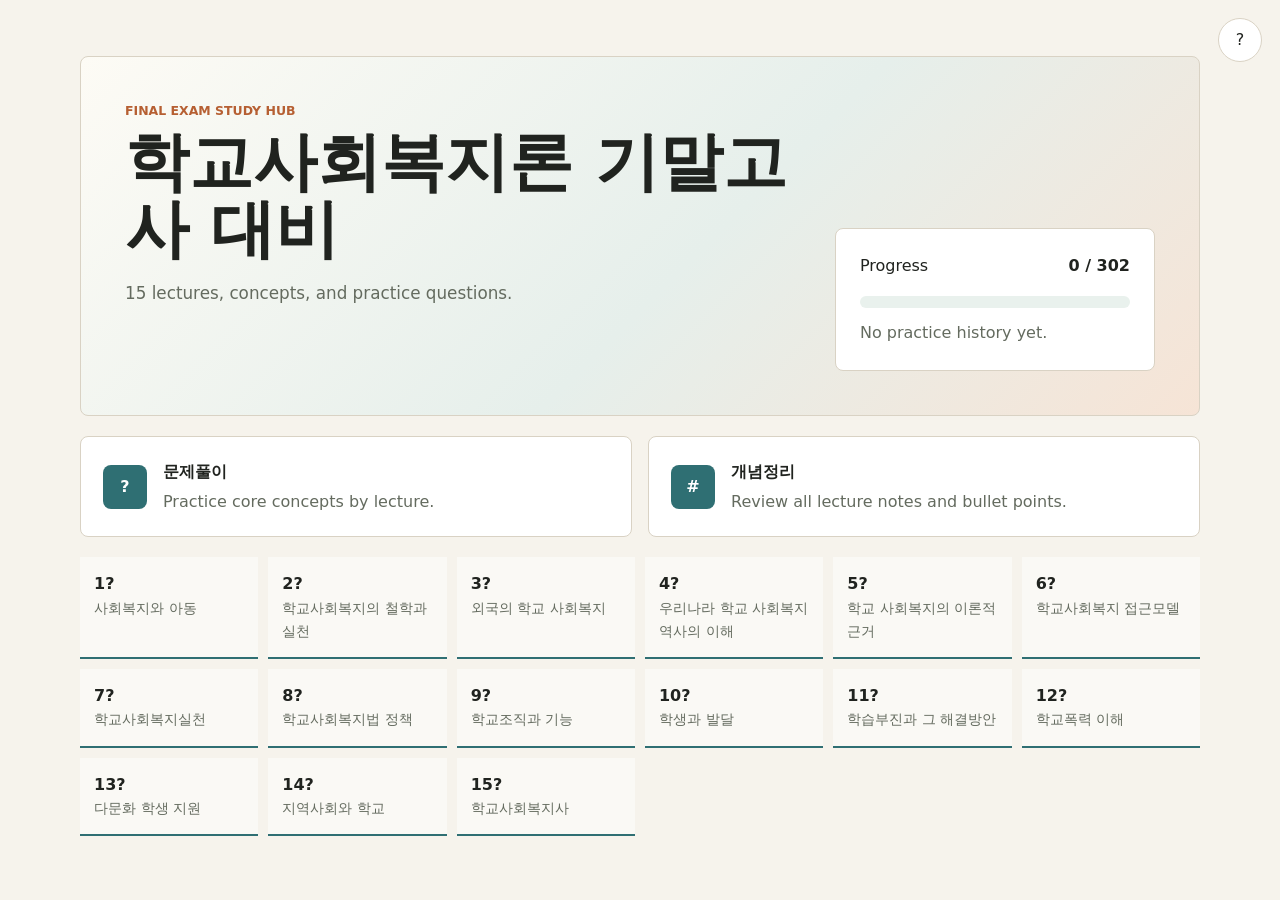
==== index.html @ 2b189d70 "Add school social welfare study site" ====
<!DOCTYPE html><html lang="ko"><head><meta charset="UTF-8"><meta name="viewport" content="width=device-width, initial-scale=1.0"><title>&#54617;&#44368;&#49324;&#54924;&#48373;&#51648;&#47200; &#44592;&#47568;&#44256;&#49324; &#45824;&#48708;</title><link rel="stylesheet" href="style.css"></head><body><button class="theme-toggle" id="theme-toggle" type="button" aria-label="theme">?</button><main class="site-shell"><section class="hero"><div><p class="eyebrow">Final Exam Study Hub</p><h1>&#54617;&#44368;&#49324;&#54924;&#48373;&#51648;&#47200; &#44592;&#47568;&#44256;&#49324; &#45824;&#48708;</h1><p class="hero__lead">15 lectures, concepts, and practice questions.</p></div><section class="progress-panel"><div class="progress-panel__header"><span>Progress</span><strong><span id="solved-count">0</span> / <span id="total-count">0</span></strong></div><div class="progress-track"><div class="progress-fill" id="progress-fill"></div></div><p id="progress-message">No practice history yet.</p></section></section><nav class="study-cards"><a class="study-card" href="quiz.html"><span class="study-card__icon">?</span><span class="study-card__body"><strong>&#47928;&#51228;&#54400;&#51060;</strong><span>Practice core concepts by lecture.</span></span></a><a class="study-card" href="concepts.html"><span class="study-card__icon">#</span><span class="study-card__body"><strong>&#44060;&#45392;&#51221;&#47532;</strong><span>Review all lecture notes and bullet points.</span></span></a></nav><section class="lecture-strip" id="lecture-strip"></section></main><script src="data.js"></script><script>function applyTheme(){const t=localStorage.getItem('theme')||'light';document.documentElement.dataset.theme=t}document.getElementById('theme-toggle').addEventListener('click',()=>{const n=document.documentElement.dataset.theme==='dark'?'light':'dark';localStorage.setItem('theme',n);applyTheme()});applyTheme();const progress=JSON.parse(localStorage.getItem('schoolQuizProgress')||'{"solvedQuestions":[]}');const solvedSet=new Set(Array.isArray(progress.solvedQuestions)?progress.solvedQuestions:[]);const solved=Math.min(questions.length,solvedSet.size);const percent=questions.length?Math.round(solved/questions.length*100):0;document.getElementById('solved-count').textContent=solved;document.getElementById('total-count').textContent=questions.length;document.getElementById('progress-fill').style.width=percent+'%';document.getElementById('progress-message').textContent=solved?`Solved ${solved} of ${questions.length}.`:'No practice history yet.';document.getElementById('lecture-strip').innerHTML=lectures.map(l=>`<article><strong>${l.id}?</strong><span>${l.title}</span></article>`).join('');</script></body></html>
---- style.css ----
:root{color-scheme:light;--bg:#f6f3ec;--panel:#fff;--ink:#20231f;--muted:#646b5f;--line:#d9d2c4;--accent:#2f6f73;--accent-strong:#1f5558;--warm:#b65f32;--soft:#e9f1ed;--danger:#b64b4b;--success:#287b51}:root[data-theme=dark]{color-scheme:dark;--bg:#171914;--panel:#22261f;--ink:#f3f1e8;--muted:#bbb7a7;--line:#3c4236;--accent:#78b8ad;--accent-strong:#9bcfc6;--warm:#de9a68;--soft:#26342f;--danger:#e07d7d;--success:#83d2a2}*{box-sizing:border-box}body{margin:0;min-height:100vh;background:var(--bg);color:var(--ink);font-family:"Pretendard","Segoe UI",system-ui,sans-serif;line-height:1.6}a{color:inherit;text-decoration:none}button,input,select{font:inherit}.site-shell,.content-shell{width:min(1120px,calc(100% - 32px));margin:0 auto}.site-shell{padding:56px 0}.hero{display:grid;grid-template-columns:minmax(0,1.5fr) minmax(280px,.7fr);gap:24px;align-items:stretch;min-height:360px;padding:44px;background:linear-gradient(135deg,#fdfbf5 0%,#e6efeb 55%,#f6e4d6 100%);border:1px solid var(--line);border-radius:8px}:root[data-theme=dark] .hero{background:linear-gradient(135deg,#242820 0%,#1d3434 55%,#3b2b20 100%)}.eyebrow{margin:0 0 8px;color:var(--warm);font-size:.78rem;font-weight:800;letter-spacing:0;text-transform:uppercase}h1{margin:0;font-size:clamp(2.2rem,5vw,4.6rem);line-height:1.05;letter-spacing:0}.hero__lead{max-width:560px;color:var(--muted);font-size:1.05rem}.progress-panel,.study-card,.concept-card,.quiz-card,.quiz-tools,.concept-section{background:var(--panel);border:1px solid var(--line);border-radius:8px}.progress-panel{align-self:end;padding:24px}.progress-panel__header,.quiz-meta,.quiz-actions,.topbar,.study-card{display:flex;align-items:center;justify-content:space-between;gap:16px}.progress-track{height:12px;margin:18px 0 12px;overflow:hidden;border-radius:999px;background:var(--soft)}.progress-fill{width:0;height:100%;background:var(--accent)}.theme-toggle{position:fixed;top:18px;right:18px;z-index:10;width:44px;height:44px;border:1px solid var(--line);border-radius:999px;background:var(--panel);color:var(--ink);cursor:pointer}.study-cards{display:grid;grid-template-columns:repeat(2,minmax(0,1fr));gap:16px;margin-top:20px}.study-card{padding:22px;justify-content:flex-start}.study-card:hover{border-color:var(--accent)}.study-card__icon{display:grid;place-items:center;flex:0 0 44px;height:44px;border-radius:8px;background:var(--accent);color:#fff;font-weight:900}.study-card__body{display:grid;gap:4px}.study-card__body span,.progress-panel p,.empty,.solved-state{color:var(--muted);margin:0}.lecture-strip{display:grid;grid-template-columns:repeat(auto-fit,minmax(160px,1fr));gap:10px;margin-top:20px}.lecture-strip article{padding:14px;border-bottom:2px solid var(--accent);background:rgba(255,255,255,.45)}.lecture-strip span{display:block;color:var(--muted);font-size:.9rem}.topbar{position:sticky;top:0;z-index:5;padding:14px max(16px,calc((100vw - 1120px)/2));background:var(--bg);border-bottom:1px solid var(--line)}.brand{font-weight:900;color:var(--accent-strong)}.topbar nav{display:flex;gap:8px}.topbar nav a,.tab,.quiz-tools button,.quiz-actions button{padding:9px 13px;border:1px solid var(--line);border-radius:8px;background:var(--panel);color:var(--ink);cursor:pointer}.topbar nav a[aria-current=page],.tab.is-active{background:var(--accent);border-color:var(--accent);color:#fff}.content-shell{padding:36px 0 64px}.page-heading{display:grid;gap:12px;margin-bottom:20px}.page-heading h1{font-size:clamp(1.9rem,4vw,3.4rem)}.search,.quiz-tools select{width:100%;min-height:44px;padding:10px 12px;border:1px solid var(--line);border-radius:8px;background:var(--panel);color:var(--ink)}.lecture-tabs{display:flex;gap:8px;overflow-x:auto;padding-bottom:10px}.concept-list{display:grid;gap:18px}.concept-section{padding:22px}.concept-section h2,.quiz-card h2{margin:0 0 16px;font-size:1.25rem}.concept-card{padding:18px;margin-top:12px}.concept-card h3{margin:0 0 10px;font-size:1rem}ul{margin:0;padding-left:20px}.quiz-shell{max-width:860px}.quiz-tools{display:grid;grid-template-columns:1fr 1fr auto;gap:12px;padding:14px;margin-bottom:16px}.quiz-tools label{display:grid;gap:6px;color:var(--muted);font-size:.92rem}.quiz-card{padding:24px;min-height:420px}.quiz-meta{justify-content:flex-start;flex-wrap:wrap;margin-bottom:12px;color:var(--muted);font-size:.9rem}.quiz-meta span{padding:3px 8px;border:1px solid var(--line);border-radius:999px}.options{display:grid;gap:10px;margin:20px 0}.options button{width:100%;min-height:52px;padding:13px 14px;text-align:left;border:1px solid var(--line);border-radius:8px;background:var(--panel);color:var(--ink);cursor:pointer}.options button:hover:not(:disabled){border-color:var(--accent)}.options button.is-correct{border-color:var(--success);background:color-mix(in srgb,var(--success) 14%,var(--panel))}.options button.is-wrong{border-color:var(--danger);background:color-mix(in srgb,var(--danger) 12%,var(--panel))}.feedback strong{color:var(--accent-strong)}@media(max-width:760px){.site-shell,.content-shell{width:min(100% - 24px,1120px)}.site-shell{padding-top:72px}.hero{grid-template-columns:1fr;padding:28px}.study-cards,.quiz-tools{grid-template-columns:1fr}.topbar{align-items:flex-start;flex-direction:column}h1{font-size:2.35rem}}
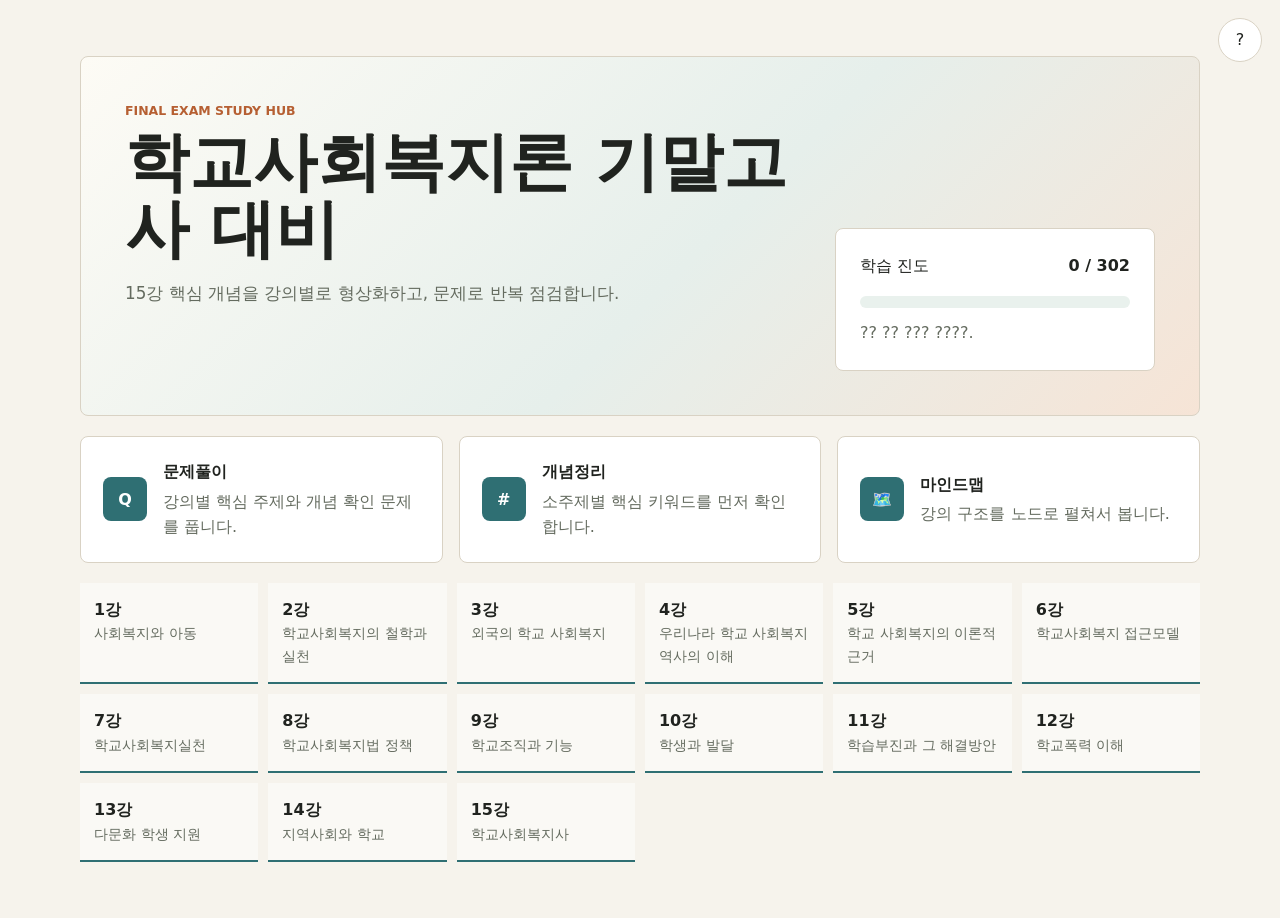
==== commit ebce4076: "Fix UI issues and add mindmap" ====
--- a/index.html
+++ b/index.html
@@ -1 +1,58 @@
-<!DOCTYPE html><html lang="ko"><head><meta charset="UTF-8"><meta name="viewport" content="width=device-width, initial-scale=1.0"><title>&#54617;&#44368;&#49324;&#54924;&#48373;&#51648;&#47200; &#44592;&#47568;&#44256;&#49324; &#45824;&#48708;</title><link rel="stylesheet" href="style.css"></head><body><button class="theme-toggle" id="theme-toggle" type="button" aria-label="theme">?</button><main class="site-shell"><section class="hero"><div><p class="eyebrow">Final Exam Study Hub</p><h1>&#54617;&#44368;&#49324;&#54924;&#48373;&#51648;&#47200; &#44592;&#47568;&#44256;&#49324; &#45824;&#48708;</h1><p class="hero__lead">15 lectures, concepts, and practice questions.</p></div><section class="progress-panel"><div class="progress-panel__header"><span>Progress</span><strong><span id="solved-count">0</span> / <span id="total-count">0</span></strong></div><div class="progress-track"><div class="progress-fill" id="progress-fill"></div></div><p id="progress-message">No practice history yet.</p></section></section><nav class="study-cards"><a class="study-card" href="quiz.html"><span class="study-card__icon">?</span><span class="study-card__body"><strong>&#47928;&#51228;&#54400;&#51060;</strong><span>Practice core concepts by lecture.</span></span></a><a class="study-card" href="concepts.html"><span class="study-card__icon">#</span><span class="study-card__body"><strong>&#44060;&#45392;&#51221;&#47532;</strong><span>Review all lecture notes and bullet points.</span></span></a></nav><section class="lecture-strip" id="lecture-strip"></section></main><script src="data.js"></script><script>function applyTheme(){const t=localStorage.getItem('theme')||'light';document.documentElement.dataset.theme=t}document.getElementById('theme-toggle').addEventListener('click',()=>{const n=document.documentElement.dataset.theme==='dark'?'light':'dark';localStorage.setItem('theme',n);applyTheme()});applyTheme();const progress=JSON.parse(localStorage.getItem('schoolQuizProgress')||'{"solvedQuestions":[]}');const solvedSet=new Set(Array.isArray(progress.solvedQuestions)?progress.solvedQuestions:[]);const solved=Math.min(questions.length,solvedSet.size);const percent=questions.length?Math.round(solved/questions.length*100):0;document.getElementById('solved-count').textContent=solved;document.getElementById('total-count').textContent=questions.length;document.getElementById('progress-fill').style.width=percent+'%';document.getElementById('progress-message').textContent=solved?`Solved ${solved} of ${questions.length}.`:'No practice history yet.';document.getElementById('lecture-strip').innerHTML=lectures.map(l=>`<article><strong>${l.id}?</strong><span>${l.title}</span></article>`).join('');</script></body></html>+<!DOCTYPE html>
+<html lang="ko">
+<head>
+  <meta charset="UTF-8">
+  <meta name="viewport" content="width=device-width, initial-scale=1.0">
+  <title>&#54617;&#44368;&#49324;&#54924;&#48373;&#51648;&#47200; &#44592;&#47568;&#44256;&#49324; &#45824;&#48708;</title>
+  <link rel="stylesheet" href="style.css">
+</head>
+<body>
+  <button class="theme-toggle" id="theme-toggle" type="button" aria-label="theme">?</button>
+  <main class="site-shell">
+    <section class="hero">
+      <div>
+        <p class="eyebrow">Final Exam Study Hub</p>
+        <h1>&#54617;&#44368;&#49324;&#54924;&#48373;&#51648;&#47200; &#44592;&#47568;&#44256;&#49324; &#45824;&#48708;</h1>
+        <p class="hero__lead">15&#44053; &#54645;&#49900; &#44060;&#45392;&#51012; &#44053;&#51032;&#48324;&#47196; &#54805;&#49345;&#54868;&#54616;&#44256;, &#47928;&#51228;&#47196; &#48152;&#48373; &#51216;&#44160;&#54633;&#45768;&#45796;.</p>
+      </div>
+      <section class="progress-panel">
+        <div class="progress-panel__header">
+          <span>&#54617;&#49845; &#51652;&#46020;</span>
+          <strong><span id="solved-count">0</span> / <span id="total-count">0</span></strong>
+        </div>
+        <div class="progress-track"><div class="progress-fill" id="progress-fill"></div></div>
+        <p id="progress-message">&#50500;&#51649; &#54400;&#51060; &#44592;&#47197;&#51060; &#50630;&#49845;&#45768;&#45796;.</p>
+      </section>
+    </section>
+    <nav class="study-cards three" aria-label="study menu">
+      <a class="study-card" href="quiz.html"><span class="study-card__icon">Q</span><span class="study-card__body"><strong>&#47928;&#51228;&#54400;&#51060;</strong><span>&#44053;&#51032;&#48324; &#54645;&#49900; &#51452;&#51228;&#50752; &#44060;&#45392; &#54869;&#51064; &#47928;&#51228;&#47484; &#54409;&#45768;&#45796;.</span></span></a>
+      <a class="study-card" href="concepts.html"><span class="study-card__icon">#</span><span class="study-card__body"><strong>&#44060;&#45392;&#51221;&#47532;</strong><span>&#49548;&#51452;&#51228;&#48324; &#54645;&#49900; &#53412;&#50892;&#46300;&#47484; &#47676;&#51200; &#54869;&#51064;&#54633;&#45768;&#45796;.</span></span></a>
+      <a class="study-card" href="mindmap.html"><span class="study-card__icon">&#128506;&#65039;</span><span class="study-card__body"><strong>&#47560;&#51064;&#46300;&#47605;</strong><span>&#44053;&#51032; &#44396;&#51312;&#47484; &#45432;&#46300;&#47196; &#54204;&#52432;&#49436; &#48389;&#45768;&#45796;.</span></span></a>
+    </nav>
+    <section class="lecture-strip" id="lecture-strip"></section>
+  </main>
+  <script src="data.js"></script>
+  <script>
+    const labelOf = (lecture) => lecture.label || `${lecture.id}?`;
+    function applyTheme() {
+      const theme = localStorage.getItem('theme') || 'light';
+      document.documentElement.dataset.theme = theme;
+    }
+    document.getElementById('theme-toggle').addEventListener('click', () => {
+      const next = document.documentElement.dataset.theme === 'dark' ? 'light' : 'dark';
+      localStorage.setItem('theme', next);
+      applyTheme();
+    });
+    applyTheme();
+    const progress = JSON.parse(localStorage.getItem('schoolQuizProgress') || '{"solvedQuestions":[]}');
+    const solvedSet = new Set(Array.isArray(progress.solvedQuestions) ? progress.solvedQuestions : []);
+    const solved = Math.min(questions.length, solvedSet.size);
+    const percent = questions.length ? Math.round(solved / questions.length * 100) : 0;
+    document.getElementById('solved-count').textContent = solved;
+    document.getElementById('total-count').textContent = questions.length;
+    document.getElementById('progress-fill').style.width = `${percent}%`;
+    document.getElementById('progress-message').textContent = solved ? `${questions.length}?? ? ${solved}??? ?????.` : '?? ?? ??? ????.';
+    document.getElementById('lecture-strip').innerHTML = lectures.map((lecture) => `<article><strong>${labelOf(lecture)}</strong><span>${lecture.title}</span></article>`).join('');
+  </script>
+</body>
+</html>
--- a/style.css
+++ b/style.css
@@ -1 +1,4 @@
-:root{color-scheme:light;--bg:#f6f3ec;--panel:#fff;--ink:#20231f;--muted:#646b5f;--line:#d9d2c4;--accent:#2f6f73;--accent-strong:#1f5558;--warm:#b65f32;--soft:#e9f1ed;--danger:#b64b4b;--success:#287b51}:root[data-theme=dark]{color-scheme:dark;--bg:#171914;--panel:#22261f;--ink:#f3f1e8;--muted:#bbb7a7;--line:#3c4236;--accent:#78b8ad;--accent-strong:#9bcfc6;--warm:#de9a68;--soft:#26342f;--danger:#e07d7d;--success:#83d2a2}*{box-sizing:border-box}body{margin:0;min-height:100vh;background:var(--bg);color:var(--ink);font-family:"Pretendard","Segoe UI",system-ui,sans-serif;line-height:1.6}a{color:inherit;text-decoration:none}button,input,select{font:inherit}.site-shell,.content-shell{width:min(1120px,calc(100% - 32px));margin:0 auto}.site-shell{padding:56px 0}.hero{display:grid;grid-template-columns:minmax(0,1.5fr) minmax(280px,.7fr);gap:24px;align-items:stretch;min-height:360px;padding:44px;background:linear-gradient(135deg,#fdfbf5 0%,#e6efeb 55%,#f6e4d6 100%);border:1px solid var(--line);border-radius:8px}:root[data-theme=dark] .hero{background:linear-gradient(135deg,#242820 0%,#1d3434 55%,#3b2b20 100%)}.eyebrow{margin:0 0 8px;color:var(--warm);font-size:.78rem;font-weight:800;letter-spacing:0;text-transform:uppercase}h1{margin:0;font-size:clamp(2.2rem,5vw,4.6rem);line-height:1.05;letter-spacing:0}.hero__lead{max-width:560px;color:var(--muted);font-size:1.05rem}.progress-panel,.study-card,.concept-card,.quiz-card,.quiz-tools,.concept-section{background:var(--panel);border:1px solid var(--line);border-radius:8px}.progress-panel{align-self:end;padding:24px}.progress-panel__header,.quiz-meta,.quiz-actions,.topbar,.study-card{display:flex;align-items:center;justify-content:space-between;gap:16px}.progress-track{height:12px;margin:18px 0 12px;overflow:hidden;border-radius:999px;background:var(--soft)}.progress-fill{width:0;height:100%;background:var(--accent)}.theme-toggle{position:fixed;top:18px;right:18px;z-index:10;width:44px;height:44px;border:1px solid var(--line);border-radius:999px;background:var(--panel);color:var(--ink);cursor:pointer}.study-cards{display:grid;grid-template-columns:repeat(2,minmax(0,1fr));gap:16px;margin-top:20px}.study-card{padding:22px;justify-content:flex-start}.study-card:hover{border-color:var(--accent)}.study-card__icon{display:grid;place-items:center;flex:0 0 44px;height:44px;border-radius:8px;background:var(--accent);color:#fff;font-weight:900}.study-card__body{display:grid;gap:4px}.study-card__body span,.progress-panel p,.empty,.solved-state{color:var(--muted);margin:0}.lecture-strip{display:grid;grid-template-columns:repeat(auto-fit,minmax(160px,1fr));gap:10px;margin-top:20px}.lecture-strip article{padding:14px;border-bottom:2px solid var(--accent);background:rgba(255,255,255,.45)}.lecture-strip span{display:block;color:var(--muted);font-size:.9rem}.topbar{position:sticky;top:0;z-index:5;padding:14px max(16px,calc((100vw - 1120px)/2));background:var(--bg);border-bottom:1px solid var(--line)}.brand{font-weight:900;color:var(--accent-strong)}.topbar nav{display:flex;gap:8px}.topbar nav a,.tab,.quiz-tools button,.quiz-actions button{padding:9px 13px;border:1px solid var(--line);border-radius:8px;background:var(--panel);color:var(--ink);cursor:pointer}.topbar nav a[aria-current=page],.tab.is-active{background:var(--accent);border-color:var(--accent);color:#fff}.content-shell{padding:36px 0 64px}.page-heading{display:grid;gap:12px;margin-bottom:20px}.page-heading h1{font-size:clamp(1.9rem,4vw,3.4rem)}.search,.quiz-tools select{width:100%;min-height:44px;padding:10px 12px;border:1px solid var(--line);border-radius:8px;background:var(--panel);color:var(--ink)}.lecture-tabs{display:flex;gap:8px;overflow-x:auto;padding-bottom:10px}.concept-list{display:grid;gap:18px}.concept-section{padding:22px}.concept-section h2,.quiz-card h2{margin:0 0 16px;font-size:1.25rem}.concept-card{padding:18px;margin-top:12px}.concept-card h3{margin:0 0 10px;font-size:1rem}ul{margin:0;padding-left:20px}.quiz-shell{max-width:860px}.quiz-tools{display:grid;grid-template-columns:1fr 1fr auto;gap:12px;padding:14px;margin-bottom:16px}.quiz-tools label{display:grid;gap:6px;color:var(--muted);font-size:.92rem}.quiz-card{padding:24px;min-height:420px}.quiz-meta{justify-content:flex-start;flex-wrap:wrap;margin-bottom:12px;color:var(--muted);font-size:.9rem}.quiz-meta span{padding:3px 8px;border:1px solid var(--line);border-radius:999px}.options{display:grid;gap:10px;margin:20px 0}.options button{width:100%;min-height:52px;padding:13px 14px;text-align:left;border:1px solid var(--line);border-radius:8px;background:var(--panel);color:var(--ink);cursor:pointer}.options button:hover:not(:disabled){border-color:var(--accent)}.options button.is-correct{border-color:var(--success);background:color-mix(in srgb,var(--success) 14%,var(--panel))}.options button.is-wrong{border-color:var(--danger);background:color-mix(in srgb,var(--danger) 12%,var(--panel))}.feedback strong{color:var(--accent-strong)}@media(max-width:760px){.site-shell,.content-shell{width:min(100% - 24px,1120px)}.site-shell{padding-top:72px}.hero{grid-template-columns:1fr;padding:28px}.study-cards,.quiz-tools{grid-template-columns:1fr}.topbar{align-items:flex-start;flex-direction:column}h1{font-size:2.35rem}}
+:root{color-scheme:light;--bg:#f6f3ec;--panel:#fff;--ink:#20231f;--muted:#646b5f;--line:#d9d2c4;--accent:#2f6f73;--accent-strong:#1f5558;--warm:#b65f32;--soft:#e9f1ed;--danger:#b64b4b;--success:#287b51}
+:root[data-theme=dark]{color-scheme:dark;--bg:#171914;--panel:#22261f;--ink:#f3f1e8;--muted:#bbb7a7;--line:#3c4236;--accent:#78b8ad;--accent-strong:#9bcfc6;--warm:#de9a68;--soft:#26342f;--danger:#e07d7d;--success:#83d2a2}
+*{box-sizing:border-box}body{margin:0;min-height:100vh;background:var(--bg);color:var(--ink);font-family:"Pretendard","Segoe UI",system-ui,sans-serif;line-height:1.6}a{color:inherit;text-decoration:none}button,input,select{font:inherit}.site-shell,.content-shell{width:min(1120px,calc(100% - 32px));margin:0 auto}.site-shell{padding:56px 0}.hero{display:grid;grid-template-columns:minmax(0,1.5fr) minmax(280px,.7fr);gap:24px;align-items:stretch;min-height:360px;padding:44px;background:linear-gradient(135deg,#fdfbf5 0%,#e6efeb 55%,#f6e4d6 100%);border:1px solid var(--line);border-radius:8px}:root[data-theme=dark] .hero{background:linear-gradient(135deg,#242820 0%,#1d3434 55%,#3b2b20 100%)}.eyebrow{margin:0 0 8px;color:var(--warm);font-size:.78rem;font-weight:800;letter-spacing:0;text-transform:uppercase}h1{margin:0;font-size:clamp(2.2rem,5vw,4.6rem);line-height:1.05;letter-spacing:0}.hero__lead{max-width:560px;color:var(--muted);font-size:1.05rem}.progress-panel,.study-card,.concept-card,.quiz-card,.quiz-tools,.concept-section{background:var(--panel);border:1px solid var(--line);border-radius:8px}.progress-panel{align-self:end;padding:24px}.progress-panel__header,.quiz-meta,.quiz-actions,.topbar,.study-card{display:flex;align-items:center;justify-content:space-between;gap:16px}.progress-track{height:12px;margin:18px 0 12px;overflow:hidden;border-radius:999px;background:var(--soft)}.progress-fill{width:0;height:100%;background:var(--accent)}.theme-toggle{position:fixed;top:18px;right:18px;z-index:10;width:44px;height:44px;border:1px solid var(--line);border-radius:999px;background:var(--panel);color:var(--ink);cursor:pointer}.study-cards{display:grid;grid-template-columns:repeat(2,minmax(0,1fr));gap:16px;margin-top:20px}.study-cards.three{grid-template-columns:repeat(3,minmax(0,1fr))}.study-card{padding:22px;justify-content:flex-start}.study-card:hover{border-color:var(--accent)}.study-card__icon{display:grid;place-items:center;flex:0 0 44px;height:44px;border-radius:8px;background:var(--accent);color:#fff;font-weight:900}.study-card__body{display:grid;gap:4px}.study-card__body span,.progress-panel p,.empty,.solved-state{color:var(--muted);margin:0}.lecture-strip{display:grid;grid-template-columns:repeat(auto-fit,minmax(160px,1fr));gap:10px;margin-top:20px}.lecture-strip article{padding:14px;border-bottom:2px solid var(--accent);background:rgba(255,255,255,.45)}.lecture-strip span{display:block;color:var(--muted);font-size:.9rem}.topbar{position:sticky;top:0;z-index:5;padding:14px max(16px,calc((100vw - 1120px)/2));background:var(--bg);border-bottom:1px solid var(--line)}.brand{font-weight:900;color:var(--accent-strong)}.topbar nav{display:flex;gap:8px;flex-wrap:wrap}.topbar nav a,.tab,.quiz-tools button,.quiz-actions button{padding:9px 13px;border:1px solid var(--line);border-radius:8px;background:var(--panel);color:var(--ink);cursor:pointer}.topbar nav a[aria-current=page],.tab.is-active{background:var(--accent);border-color:var(--accent);color:#fff}.content-shell{padding:36px 0 64px}.page-heading{display:grid;gap:12px;margin-bottom:20px}.page-heading h1{font-size:clamp(1.9rem,4vw,3.4rem)}.search,.quiz-tools select{width:100%;min-height:44px;padding:10px 12px;border:1px solid var(--line);border-radius:8px;background:var(--panel);color:var(--ink)}.lecture-tabs{display:flex;gap:8px;overflow-x:auto;padding-bottom:10px}.concept-list{display:grid;gap:18px}.concept-section{padding:22px}.concept-section h2,.quiz-card h2{margin:0 0 16px;font-size:1.25rem}.concept-card{padding:0;margin-top:12px;overflow:hidden}.concept-card summary{display:flex;align-items:center;justify-content:space-between;gap:16px;padding:18px;cursor:pointer;list-style:none}.concept-card summary::-webkit-details-marker{display:none}.concept-card summary em{flex:0 0 auto;color:var(--accent-strong);font-style:normal;font-weight:800}.concept-card[open] summary{border-bottom:1px solid var(--line)}.concept-card ul{padding:16px 22px 18px 38px}.keyword-row{display:flex;flex-wrap:wrap;gap:6px;margin-top:8px}.keyword-row span{display:inline-flex;align-items:center;min-height:26px;padding:2px 9px;border:1px solid var(--line);border-radius:999px;color:var(--muted);font-size:.85rem}ul{margin:0;padding-left:20px}.quiz-shell{max-width:860px}.quiz-tools{display:grid;grid-template-columns:1fr 1fr auto;gap:12px;padding:14px;margin-bottom:16px}.quiz-tools label{display:grid;gap:6px;color:var(--muted);font-size:.92rem}.quiz-card{padding:24px;min-height:420px}.quiz-meta{justify-content:flex-start;flex-wrap:wrap;margin-bottom:12px;color:var(--muted);font-size:.9rem}.quiz-meta span{padding:3px 8px;border:1px solid var(--line);border-radius:999px}.options{display:grid;gap:10px;margin:20px 0}.options button{width:100%;min-height:52px;padding:13px 14px;text-align:left;border:1px solid var(--line);border-radius:8px;background:var(--panel);color:var(--ink);cursor:pointer}.options button:hover:not(:disabled){border-color:var(--accent)}.options button.is-correct{border-color:var(--success);background:color-mix(in srgb,var(--success) 14%,var(--panel))}.options button.is-wrong{border-color:var(--danger);background:color-mix(in srgb,var(--danger) 12%,var(--panel))}.feedback strong{color:var(--accent-strong)}.mindmap-shell{width:min(1280px,calc(100% - 24px))}.mindmap-panel{height:min(72vh,760px);min-height:560px;overflow:auto;background:var(--panel);border:1px solid var(--line);border-radius:8px}.mindmap-panel svg{display:block;width:100%;height:100%;min-width:820px}.links path{fill:none;stroke:var(--line);stroke-width:1.7}.mind-node{cursor:pointer}.mind-node circle{stroke:var(--panel);stroke-width:2}.mind-node text{font-size:14px;font-weight:750;paint-order:stroke;stroke:var(--panel);stroke-width:4;fill:var(--ink)}
+@media(max-width:760px){.site-shell,.content-shell{width:min(100% - 24px,1120px)}.site-shell{padding-top:72px}.hero{grid-template-columns:1fr;padding:28px}.study-cards,.study-cards.three,.quiz-tools{grid-template-columns:1fr}.topbar{align-items:flex-start;flex-direction:column}h1{font-size:2.35rem}.concept-card summary{align-items:flex-start;flex-direction:column}.mindmap-panel{height:68vh;min-height:500px}.mindmap-panel svg{min-width:720px}}
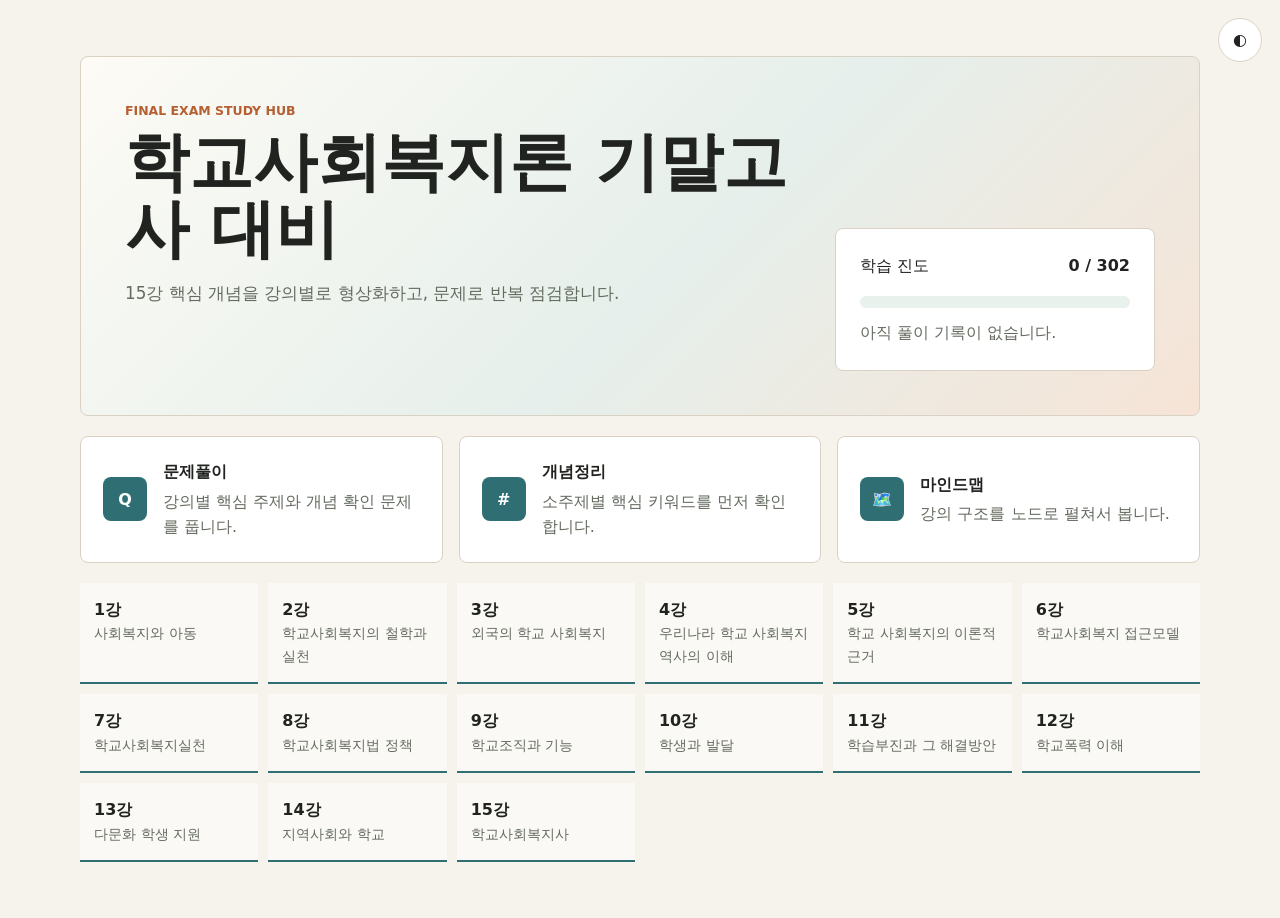
==== commit 1bb38ada: "Fix remaining lecture labels and Korean text" ====
--- a/index.html
+++ b/index.html
@@ -7,7 +7,7 @@
   <link rel="stylesheet" href="style.css">
 </head>
 <body>
-  <button class="theme-toggle" id="theme-toggle" type="button" aria-label="theme">?</button>
+  <button class="theme-toggle" id="theme-toggle" type="button" aria-label="theme">&#9680;</button>
   <main class="site-shell">
     <section class="hero">
       <div>
@@ -33,7 +33,7 @@
   </main>
   <script src="data.js"></script>
   <script>
-    const labelOf = (lecture) => lecture.label || `${lecture.id}?`;
+    const labelOf = (lecture) => lecture.label || `${lecture.id}\uac15`;
     function applyTheme() {
       const theme = localStorage.getItem('theme') || 'light';
       document.documentElement.dataset.theme = theme;
@@ -51,7 +51,7 @@
     document.getElementById('solved-count').textContent = solved;
     document.getElementById('total-count').textContent = questions.length;
     document.getElementById('progress-fill').style.width = `${percent}%`;
-    document.getElementById('progress-message').textContent = solved ? `${questions.length}?? ? ${solved}??? ?????.` : '?? ?? ??? ????.';
+    document.getElementById('progress-message').textContent = solved ? `${questions.length}\ubb38\uc81c \uc911 ${solved}\ubb38\uc81c\ub97c \ud480\uc5c8\uc2b5\ub2c8\ub2e4.` : '\uc544\uc9c1 \ud480\uc774 \uae30\ub85d\uc774 \uc5c6\uc2b5\ub2c8\ub2e4.';
     document.getElementById('lecture-strip').innerHTML = lectures.map((lecture) => `<article><strong>${labelOf(lecture)}</strong><span>${lecture.title}</span></article>`).join('');
   </script>
 </body>
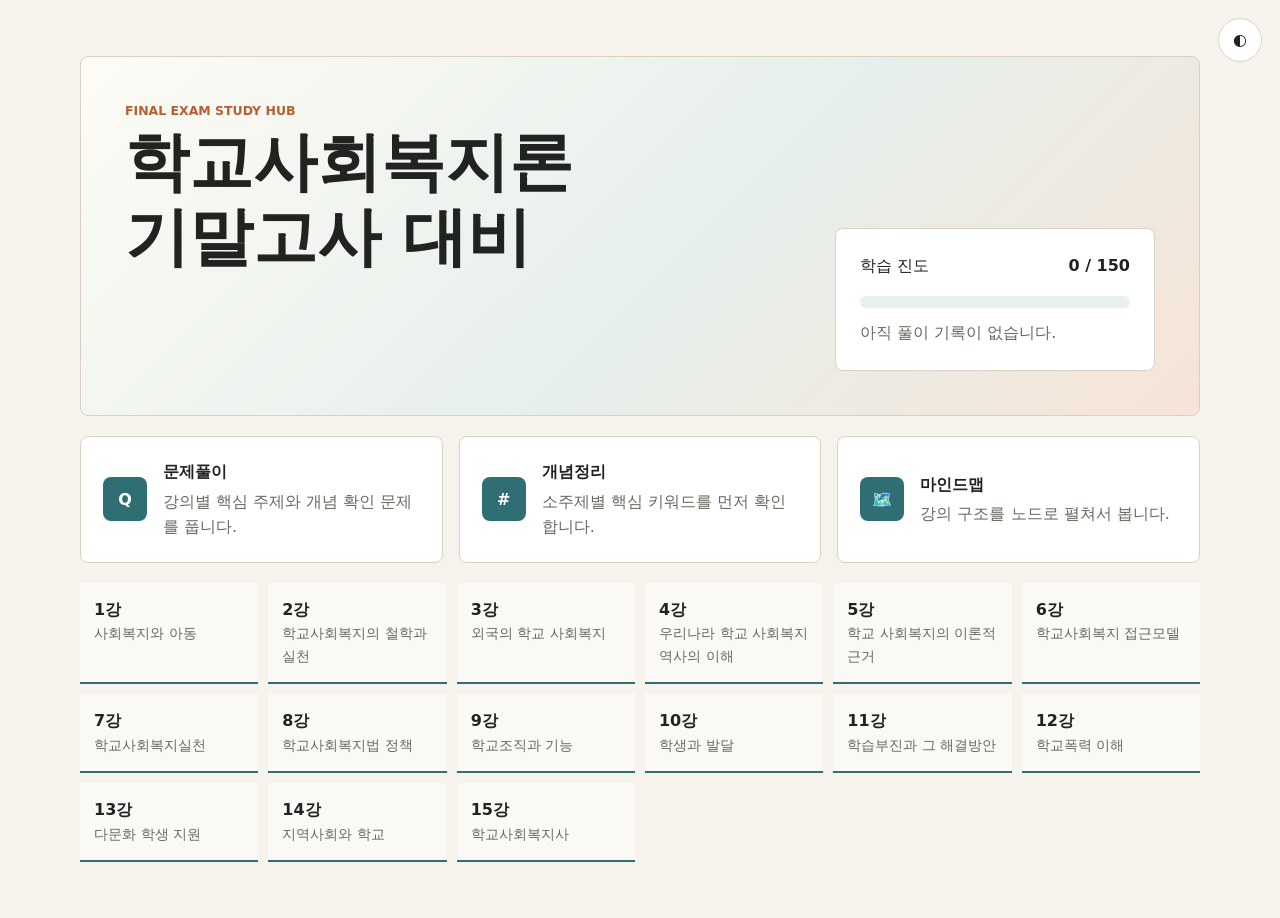
==== commit d08aec08: "Refine home hero title" ====
--- a/index.html
+++ b/index.html
@@ -12,8 +12,7 @@
     <section class="hero">
       <div>
         <p class="eyebrow">Final Exam Study Hub</p>
-        <h1>&#54617;&#44368;&#49324;&#54924;&#48373;&#51648;&#47200; &#44592;&#47568;&#44256;&#49324; &#45824;&#48708;</h1>
-        <p class="hero__lead">15&#44053; &#54645;&#49900; &#44060;&#45392;&#51012; &#44053;&#51032;&#48324;&#47196; &#54805;&#49345;&#54868;&#54616;&#44256;, &#47928;&#51228;&#47196; &#48152;&#48373; &#51216;&#44160;&#54633;&#45768;&#45796;.</p>
+        <h1><span>&#54617;&#44368;&#49324;&#54924;&#48373;&#51648;&#47200;</span><span>&#44592;&#47568;&#44256;&#49324; &#45824;&#48708;</span></h1>
       </div>
       <section class="progress-panel">
         <div class="progress-panel__header">
--- a/style.css
+++ b/style.css
@@ -2,3 +2,28 @@
 :root[data-theme=dark]{color-scheme:dark;--bg:#171914;--panel:#22261f;--ink:#f3f1e8;--muted:#bbb7a7;--line:#3c4236;--accent:#78b8ad;--accent-strong:#9bcfc6;--warm:#de9a68;--soft:#26342f;--danger:#e07d7d;--success:#83d2a2}
 *{box-sizing:border-box}body{margin:0;min-height:100vh;background:var(--bg);color:var(--ink);font-family:"Pretendard","Segoe UI",system-ui,sans-serif;line-height:1.6}a{color:inherit;text-decoration:none}button,input,select{font:inherit}.site-shell,.content-shell{width:min(1120px,calc(100% - 32px));margin:0 auto}.site-shell{padding:56px 0}.hero{display:grid;grid-template-columns:minmax(0,1.5fr) minmax(280px,.7fr);gap:24px;align-items:stretch;min-height:360px;padding:44px;background:linear-gradient(135deg,#fdfbf5 0%,#e6efeb 55%,#f6e4d6 100%);border:1px solid var(--line);border-radius:8px}:root[data-theme=dark] .hero{background:linear-gradient(135deg,#242820 0%,#1d3434 55%,#3b2b20 100%)}.eyebrow{margin:0 0 8px;color:var(--warm);font-size:.78rem;font-weight:800;letter-spacing:0;text-transform:uppercase}h1{margin:0;font-size:clamp(2.2rem,5vw,4.6rem);line-height:1.05;letter-spacing:0}.hero__lead{max-width:560px;color:var(--muted);font-size:1.05rem}.progress-panel,.study-card,.concept-card,.quiz-card,.quiz-tools,.concept-section{background:var(--panel);border:1px solid var(--line);border-radius:8px}.progress-panel{align-self:end;padding:24px}.progress-panel__header,.quiz-meta,.quiz-actions,.topbar,.study-card{display:flex;align-items:center;justify-content:space-between;gap:16px}.progress-track{height:12px;margin:18px 0 12px;overflow:hidden;border-radius:999px;background:var(--soft)}.progress-fill{width:0;height:100%;background:var(--accent)}.theme-toggle{position:fixed;top:18px;right:18px;z-index:10;width:44px;height:44px;border:1px solid var(--line);border-radius:999px;background:var(--panel);color:var(--ink);cursor:pointer}.study-cards{display:grid;grid-template-columns:repeat(2,minmax(0,1fr));gap:16px;margin-top:20px}.study-cards.three{grid-template-columns:repeat(3,minmax(0,1fr))}.study-card{padding:22px;justify-content:flex-start}.study-card:hover{border-color:var(--accent)}.study-card__icon{display:grid;place-items:center;flex:0 0 44px;height:44px;border-radius:8px;background:var(--accent);color:#fff;font-weight:900}.study-card__body{display:grid;gap:4px}.study-card__body span,.progress-panel p,.empty,.solved-state{color:var(--muted);margin:0}.lecture-strip{display:grid;grid-template-columns:repeat(auto-fit,minmax(160px,1fr));gap:10px;margin-top:20px}.lecture-strip article{padding:14px;border-bottom:2px solid var(--accent);background:rgba(255,255,255,.45)}.lecture-strip span{display:block;color:var(--muted);font-size:.9rem}.topbar{position:sticky;top:0;z-index:5;padding:14px max(16px,calc((100vw - 1120px)/2));background:var(--bg);border-bottom:1px solid var(--line)}.brand{font-weight:900;color:var(--accent-strong)}.topbar nav{display:flex;gap:8px;flex-wrap:wrap}.topbar nav a,.tab,.quiz-tools button,.quiz-actions button{padding:9px 13px;border:1px solid var(--line);border-radius:8px;background:var(--panel);color:var(--ink);cursor:pointer}.topbar nav a[aria-current=page],.tab.is-active{background:var(--accent);border-color:var(--accent);color:#fff}.content-shell{padding:36px 0 64px}.page-heading{display:grid;gap:12px;margin-bottom:20px}.page-heading h1{font-size:clamp(1.9rem,4vw,3.4rem)}.search,.quiz-tools select{width:100%;min-height:44px;padding:10px 12px;border:1px solid var(--line);border-radius:8px;background:var(--panel);color:var(--ink)}.lecture-tabs{display:flex;gap:8px;overflow-x:auto;padding-bottom:10px}.concept-list{display:grid;gap:18px}.concept-section{padding:22px}.concept-section h2,.quiz-card h2{margin:0 0 16px;font-size:1.25rem}.concept-card{padding:0;margin-top:12px;overflow:hidden}.concept-card summary{display:flex;align-items:center;justify-content:space-between;gap:16px;padding:18px;cursor:pointer;list-style:none}.concept-card summary::-webkit-details-marker{display:none}.concept-card summary em{flex:0 0 auto;color:var(--accent-strong);font-style:normal;font-weight:800}.concept-card[open] summary{border-bottom:1px solid var(--line)}.concept-card ul{padding:16px 22px 18px 38px}.keyword-row{display:flex;flex-wrap:wrap;gap:6px;margin-top:8px}.keyword-row span{display:inline-flex;align-items:center;min-height:26px;padding:2px 9px;border:1px solid var(--line);border-radius:999px;color:var(--muted);font-size:.85rem}ul{margin:0;padding-left:20px}.quiz-shell{max-width:860px}.quiz-tools{display:grid;grid-template-columns:1fr 1fr auto;gap:12px;padding:14px;margin-bottom:16px}.quiz-tools label{display:grid;gap:6px;color:var(--muted);font-size:.92rem}.quiz-card{padding:24px;min-height:420px}.quiz-meta{justify-content:flex-start;flex-wrap:wrap;margin-bottom:12px;color:var(--muted);font-size:.9rem}.quiz-meta span{padding:3px 8px;border:1px solid var(--line);border-radius:999px}.options{display:grid;gap:10px;margin:20px 0}.options button{width:100%;min-height:52px;padding:13px 14px;text-align:left;border:1px solid var(--line);border-radius:8px;background:var(--panel);color:var(--ink);cursor:pointer}.options button:hover:not(:disabled){border-color:var(--accent)}.options button.is-correct{border-color:var(--success);background:color-mix(in srgb,var(--success) 14%,var(--panel))}.options button.is-wrong{border-color:var(--danger);background:color-mix(in srgb,var(--danger) 12%,var(--panel))}.feedback strong{color:var(--accent-strong)}.mindmap-shell{width:min(1280px,calc(100% - 24px))}.mindmap-panel{height:min(72vh,760px);min-height:560px;overflow:auto;background:var(--panel);border:1px solid var(--line);border-radius:8px}.mindmap-panel svg{display:block;width:100%;height:100%;min-width:820px}.links path{fill:none;stroke:var(--line);stroke-width:1.7}.mind-node{cursor:pointer}.mind-node circle{stroke:var(--panel);stroke-width:2}.mind-node text{font-size:14px;font-weight:750;paint-order:stroke;stroke:var(--panel);stroke-width:4;fill:var(--ink)}
 @media(max-width:760px){.site-shell,.content-shell{width:min(100% - 24px,1120px)}.site-shell{padding-top:72px}.hero{grid-template-columns:1fr;padding:28px}.study-cards,.study-cards.three,.quiz-tools{grid-template-columns:1fr}.topbar{align-items:flex-start;flex-direction:column}h1{font-size:2.35rem}.concept-card summary{align-items:flex-start;flex-direction:column}.mindmap-panel{height:68vh;min-height:500px}.mindmap-panel svg{min-width:720px}}
+
+.mindmap-shell{width:min(1500px,calc(100% - 24px));padding-bottom:28px}
+.hero h1{display:grid;gap:8px;max-width:760px}.hero h1 span{display:block}
+.mindmap-shell,.mindmap-panel,.mindmap-panel text{font-family:"Noto Sans KR","Pretendard","Segoe UI",system-ui,sans-serif}
+.mindmap-panel{height:calc(100vh - 178px);min-height:680px;overflow:auto;background:#fffdf7;border:1px solid #e2d7c4;border-radius:8px;box-shadow:0 18px 45px rgba(65,55,38,.08)}
+.mindmap-panel svg{display:block;width:100%;height:100%;min-width:1160px;min-height:760px;margin:0 auto}
+.mindmap-panel svg{cursor:grab;touch-action:none}.mindmap-panel svg:active{cursor:grabbing}
+.links path{fill:none;stroke:#7f9187;stroke-width:1.5px;stroke-opacity:.6;stroke-linecap:round}
+.mind-node{cursor:pointer;transition:filter .18s ease,opacity .18s ease}
+.mind-node rect,.mind-node circle{transition:filter .18s ease,stroke-width .18s ease,transform .18s ease}
+.mind-node:hover rect,.mind-node:hover circle{filter:drop-shadow(0 8px 14px rgba(34,46,38,.22));stroke-width:2.5}
+.mind-node.depth-0 .root-box{fill:#20332f;stroke:#20332f}
+.mind-node.depth-1 .lecture-box{stroke:rgba(255,255,255,.82);stroke-width:1.5}
+.mind-node.depth-2 .topic-dot{stroke:#fffdf7;stroke-width:2.2}
+.mind-label{fill:#23302c;font-size:14px;font-weight:700;letter-spacing:0;paint-order:stroke;stroke:#fffdf7;stroke-width:5px;stroke-linejoin:round}
+.mind-node.depth-0 .mind-label,.mind-node.depth-1 .mind-label{fill:#fff;stroke:none;font-weight:800}
+.mind-node.depth-0 .mind-label{font-size:17px}
+.mind-node.depth-1 .mind-label{font-size:13px}
+.mind-node.depth-2 .mind-label{font-size:13px}
+.mindmap-controls{position:fixed;right:24px;bottom:24px;z-index:20;display:flex;align-items:center;gap:8px;padding:10px;background:rgba(255,253,247,.94);border:1px solid #e2d7c4;border-radius:999px;box-shadow:0 14px 35px rgba(45,58,50,.18);backdrop-filter:blur(10px)}
+.mindmap-controls button{display:grid;place-items:center;width:42px;height:42px;border:1px solid var(--line);border-radius:999px;background:#fff;color:var(--accent-strong);font-weight:900;font-size:18px;line-height:1;cursor:pointer;transition:transform .15s ease,background .15s ease,border-color .15s ease}
+.mindmap-controls button:hover{transform:translateY(-1px);background:var(--soft);border-color:var(--accent)}
+.mindmap-controls span{min-width:58px;padding:0 8px;color:var(--accent-strong);font-size:14px;font-weight:800;text-align:center}
+.details-toggle{display:inline-flex;align-items:center;justify-content:center;min-width:64px;min-height:32px;padding:4px 10px;border:1px solid var(--line);border-radius:999px;background:var(--soft);color:var(--accent-strong);font-size:.86rem;font-style:normal;font-weight:800;white-space:nowrap}.details-toggle .show-open{display:none}.concept-card[open] .details-toggle .show-closed{display:none}.concept-card[open] .details-toggle .show-open{display:inline}
+@media(max-width:760px){.mindmap-shell{width:calc(100% - 12px);padding-top:24px}.mindmap-panel{height:calc(100vh - 162px);min-height:560px}.mindmap-panel svg{min-width:980px;min-height:720px}.mind-node.depth-2 .mind-label{font-size:12px}}
